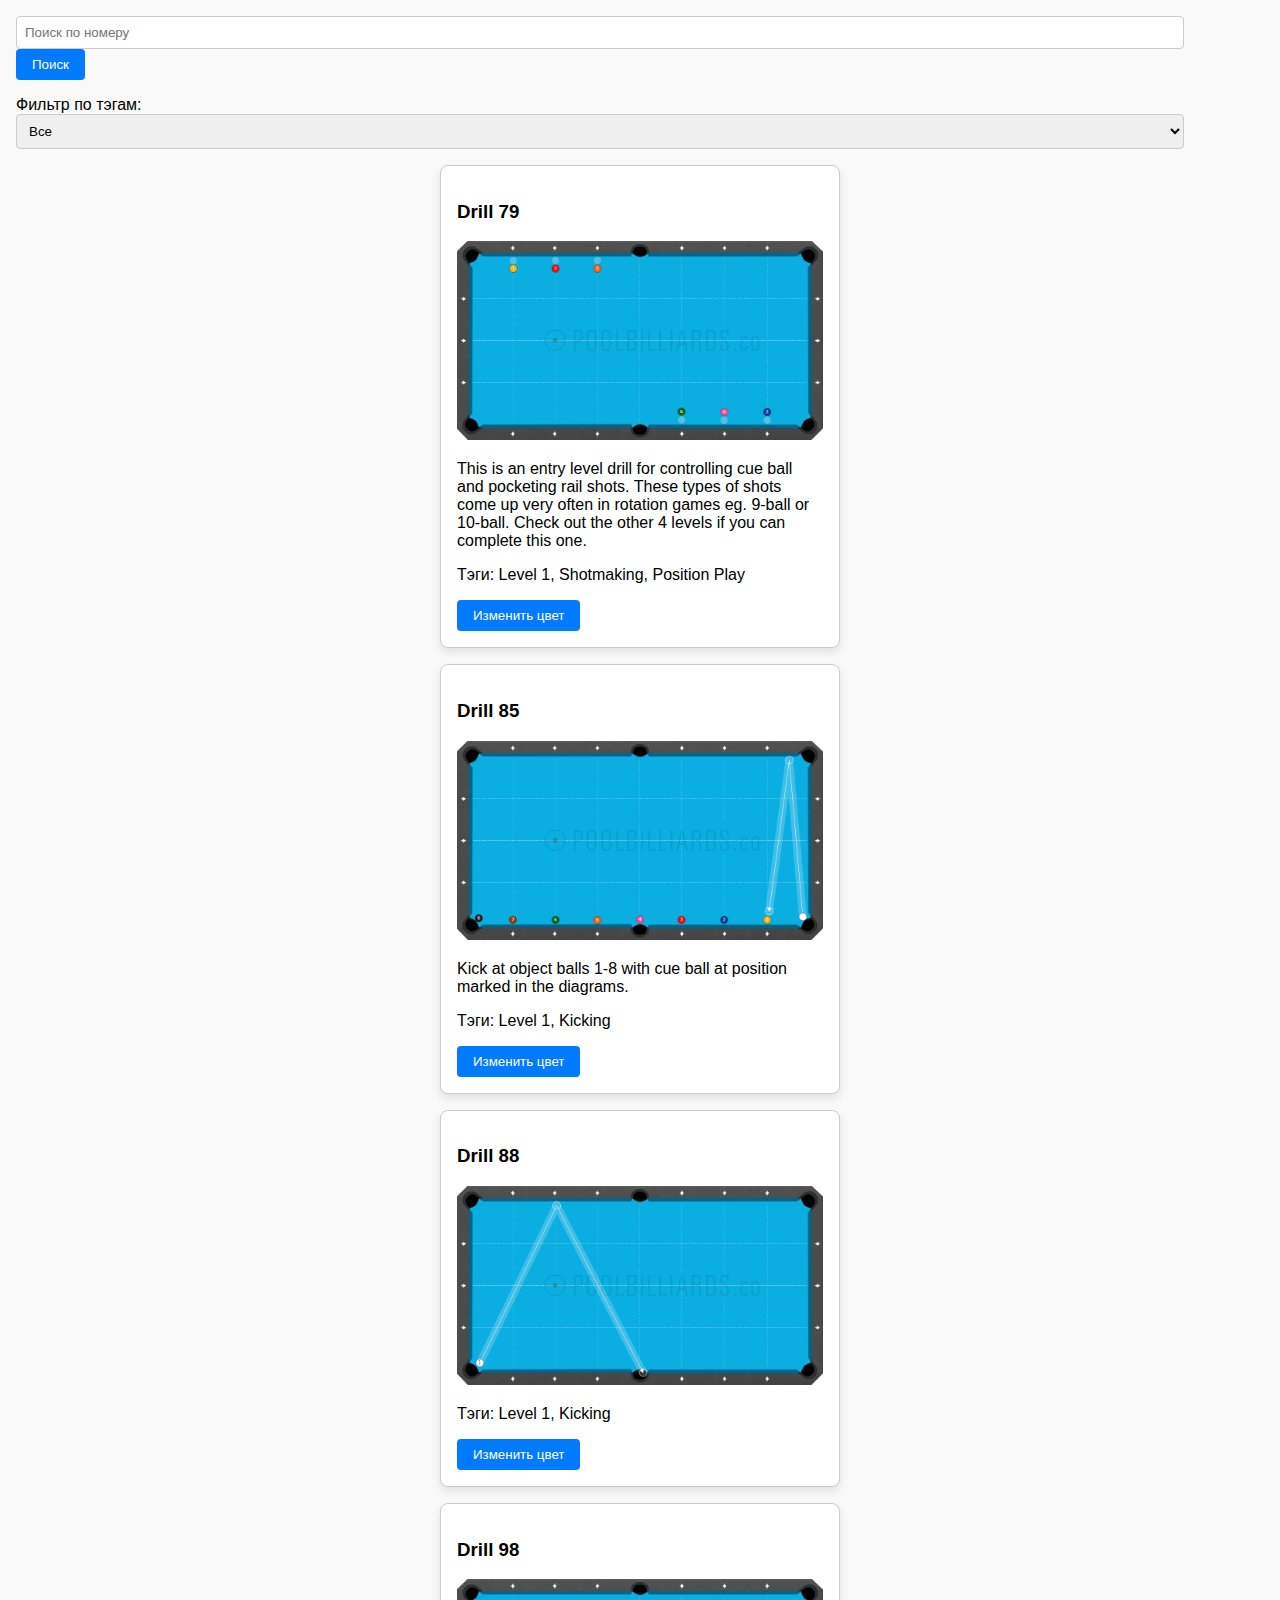
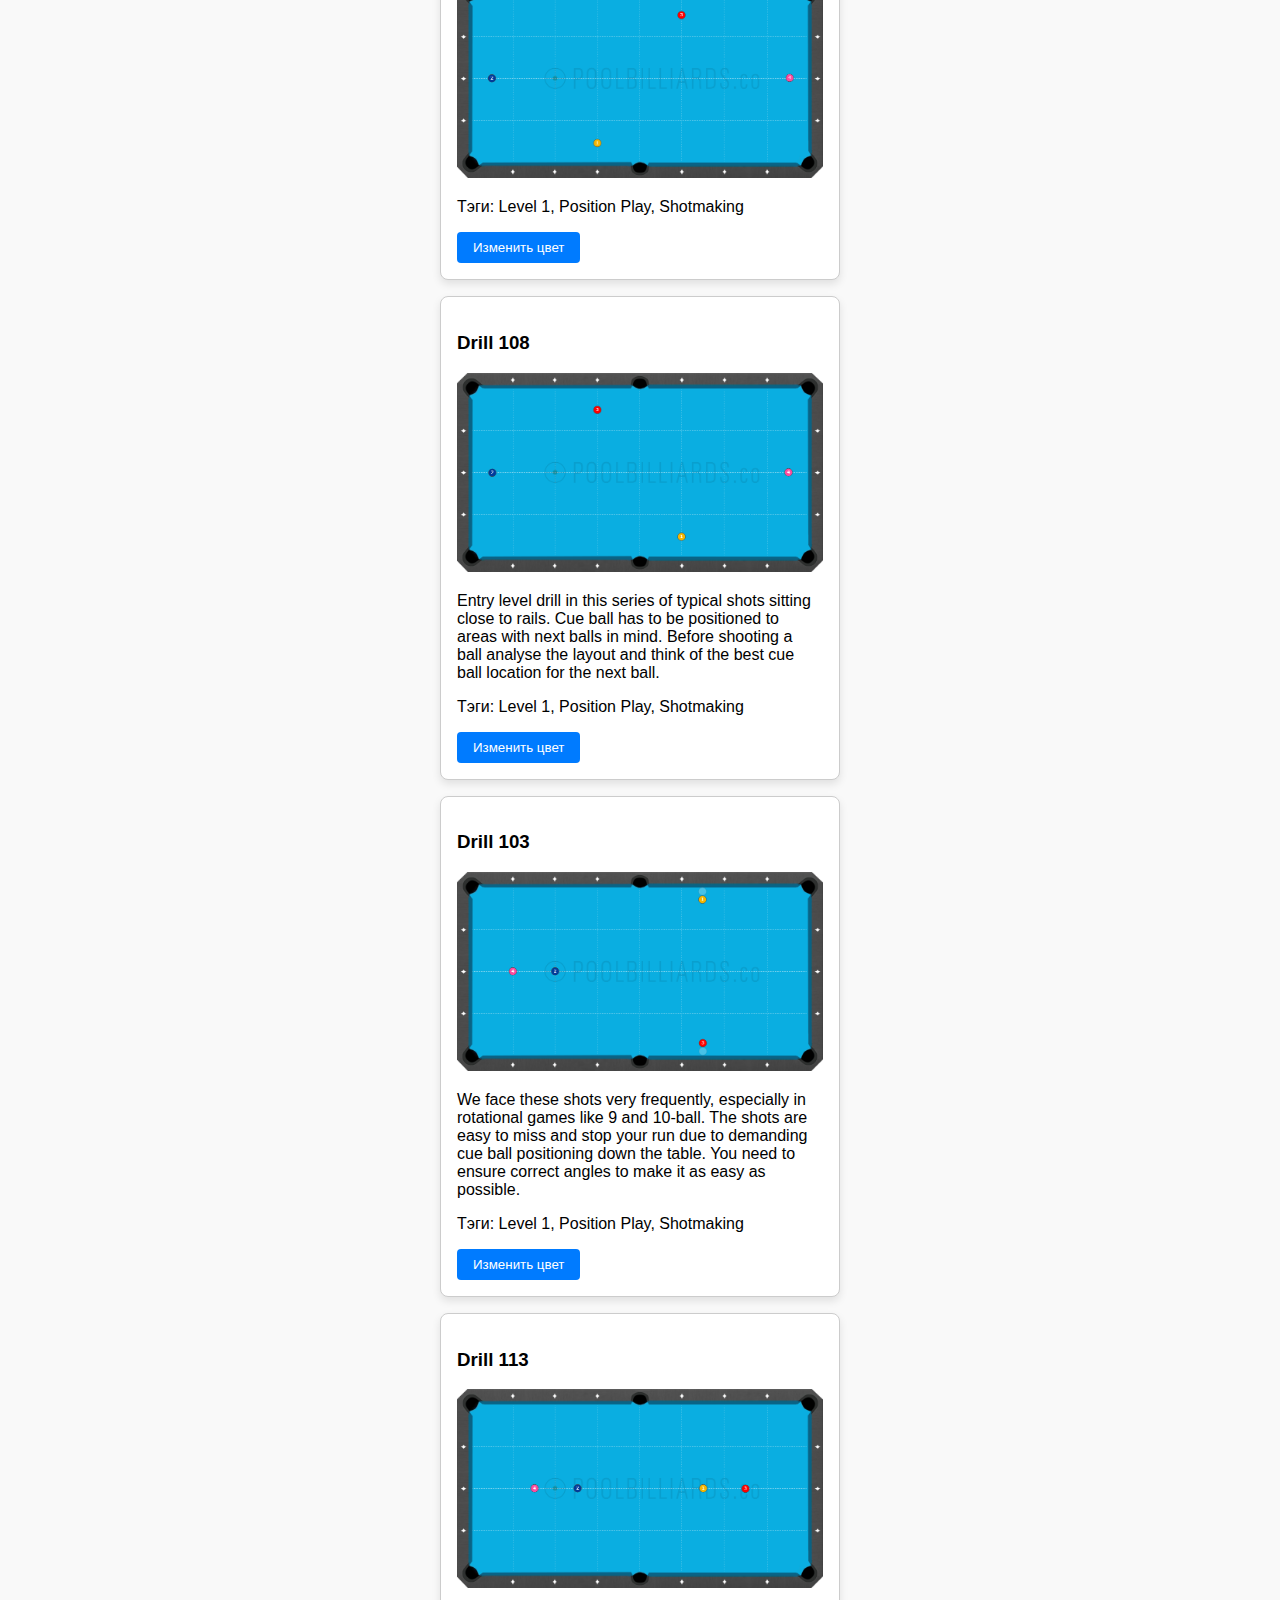
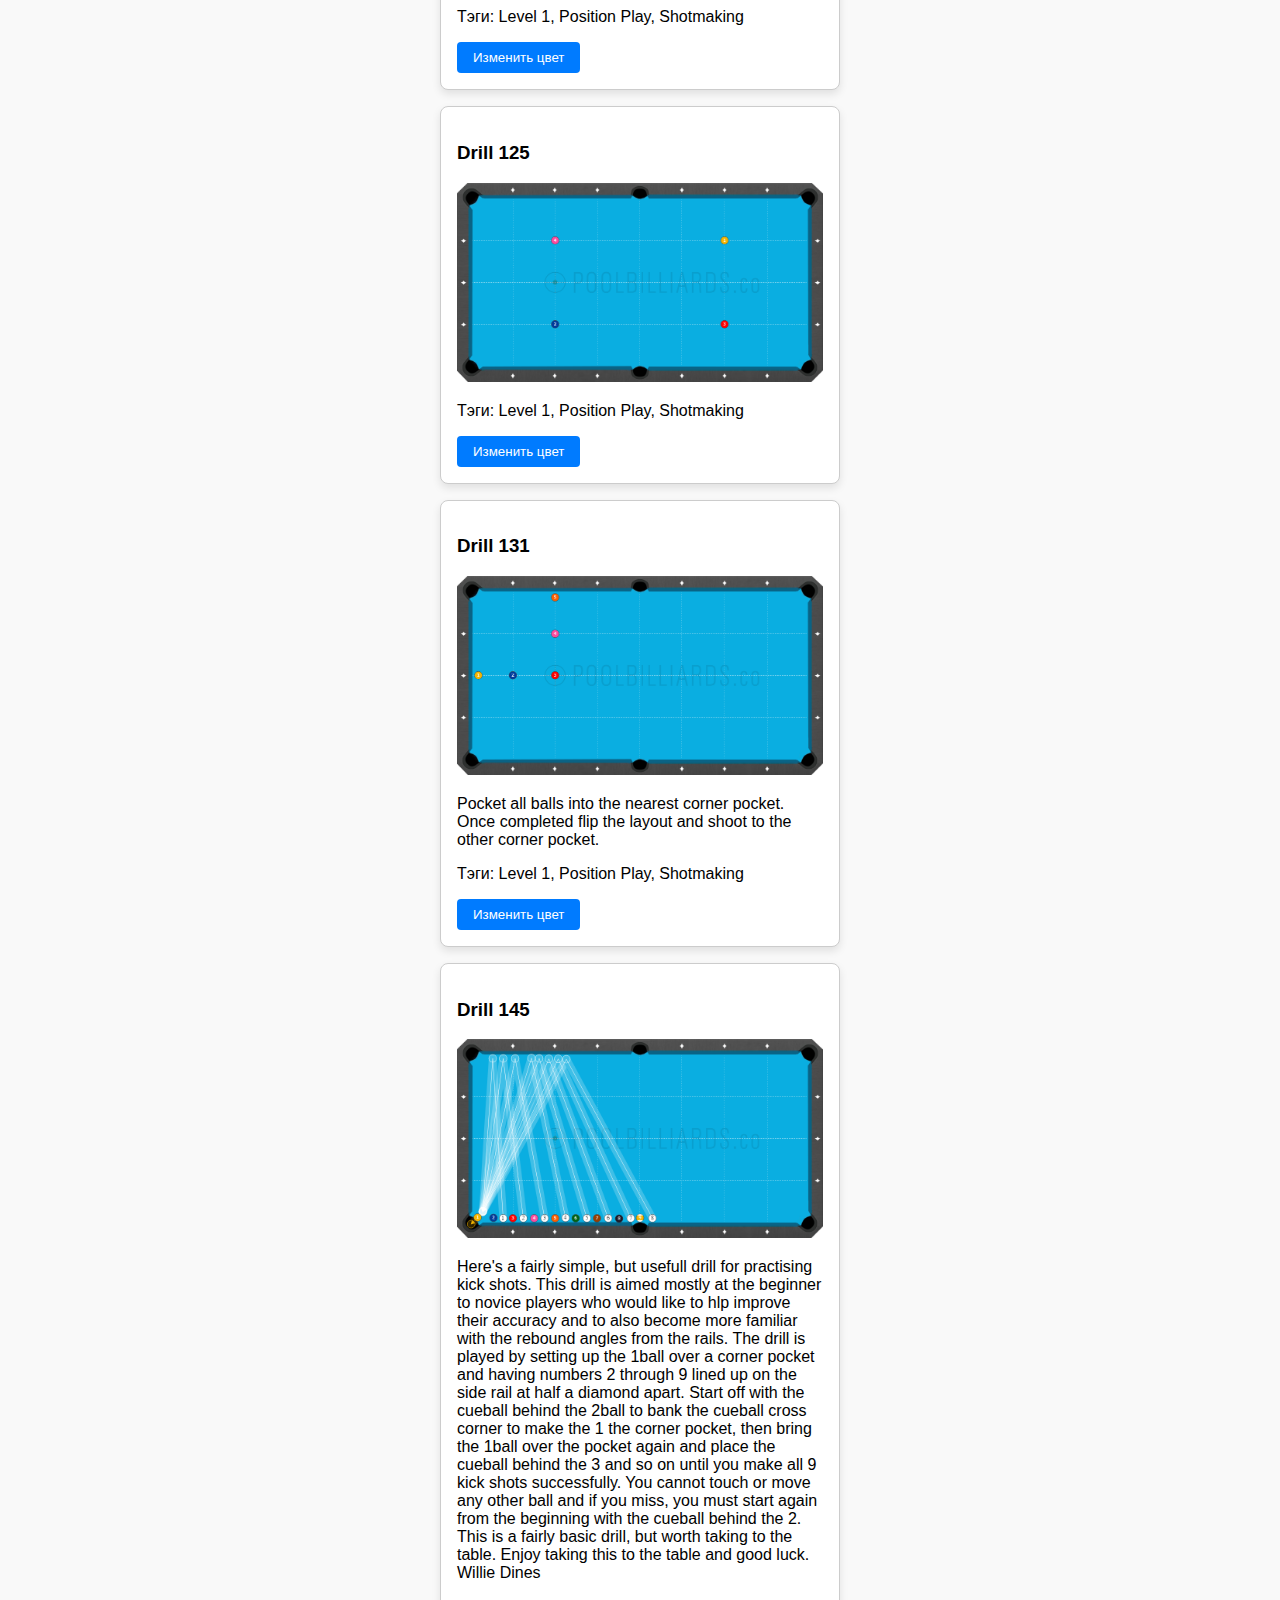
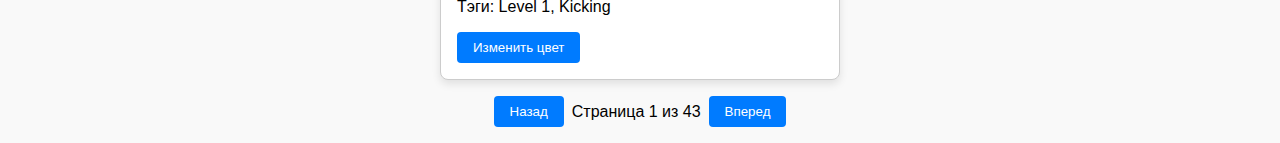
==== index.html @ 0ec1b2c4 "init 3" ====
<!DOCTYPE html>
<html lang="en">
<head>
    <meta charset="UTF-8">
    <meta name="viewport" content="width=device-width, initial-scale=1.0">
    <script src="https://telegram.org/js/telegram-web-app.js"></script>
    <title>Упражнения</title>

    <link rel="stylesheet" href="styles/card.css">
    <link rel="stylesheet" href="styles/interface.css">

</head>
<body>
    <div class="search">
        <input type="text" id="search-input" placeholder="Поиск по номеру">
        <button onclick="searchExercise()">Поиск</button>
    </div>
    <div class="filter">
        <label for="filter-select">Фильтр по тэгам:</label>
        <select id="filter-select" onchange="filterExercises()">
            <option value="">Все</option>
        </select>
    </div>
    <div id="exercises-container"></div>
    <div class="pagination">
        <button onclick="prevPage()">Назад</button>
        <span id="page-info"></span>
        <button onclick="nextPage()">Вперед</button>
    </div>

    <script src="app.js"></script>

</body>
</html>
---- styles/card.css ----
.card {
    border: 1px solid #ccc;
    padding: 16px;
    margin: 16px;
    box-sizing: border-box;
    width: 100%;
    max-width: 400px;
    margin-left: auto;
    margin-right: auto;
    background-color: #fff;
    border-radius: 8px;
    box-shadow: 0 4px 8px rgba(0, 0, 0, 0.1);
}

.card img {
    max-width: 100%;
    border-radius: 4px;
}
---- styles/interface.css ----
body {
    font-family: Arial, sans-serif;
    padding: 16px;
    background-color: #f9f9f9;
    margin: 0;
}

.search, .filter {
    margin-bottom: 16px;
}

.search input, .filter select {
    width: calc(100% - 80px);
    padding: 8px;
    margin-right: 8px;
    border: 1px solid #ccc;
    border-radius: 4px;
    box-sizing: border-box;
}

button {
    padding: 8px 16px;
    border: none;
    border-radius: 4px;
    background-color: #007bff;
    color: #fff;
    cursor: pointer;
}

button:hover {
    background-color: #0056b3;
}

.pagination {
    display: flex;
    justify-content: center;
    align-items: center;
    margin-top: 16px;
}

.pagination button {
    margin: 0 8px;
}
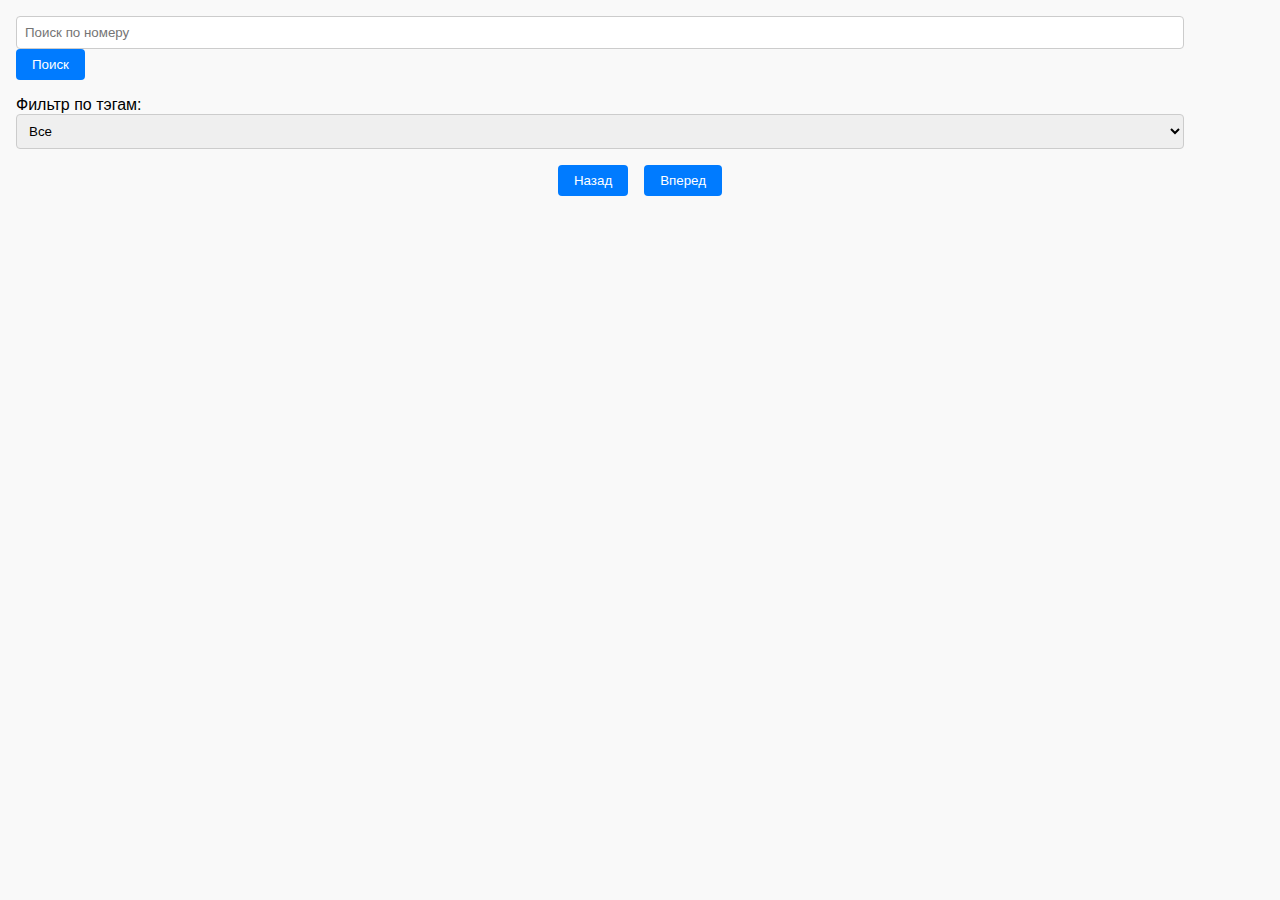
==== commit 22281cb3: "changes 5" ====
--- a/index.html
+++ b/index.html
@@ -4,30 +4,34 @@
     <meta charset="UTF-8">
     <meta name="viewport" content="width=device-width, initial-scale=1.0">
     <script src="https://telegram.org/js/telegram-web-app.js"></script>
-    <title>Упражнения</title>
+    <title>BOT Exercises</title>
 
     <link rel="stylesheet" href="styles/card.css">
     <link rel="stylesheet" href="styles/interface.css">
 
 </head>
 <body>
+
     <div class="search">
         <input type="text" id="search-input" placeholder="Поиск по номеру">
         <button onclick="searchExercise()">Поиск</button>
     </div>
+
     <div class="filter">
         <label for="filter-select">Фильтр по тэгам:</label>
         <select id="filter-select" onchange="filterExercises()">
             <option value="">Все</option>
         </select>
     </div>
-    <div id="exercises-container"></div>
+
     <div class="pagination">
         <button onclick="prevPage()">Назад</button>
         <span id="page-info"></span>
         <button onclick="nextPage()">Вперед</button>
     </div>
 
+    <div id="exercises-container"></div>
+
     <script src="app.js"></script>
 
 </body>
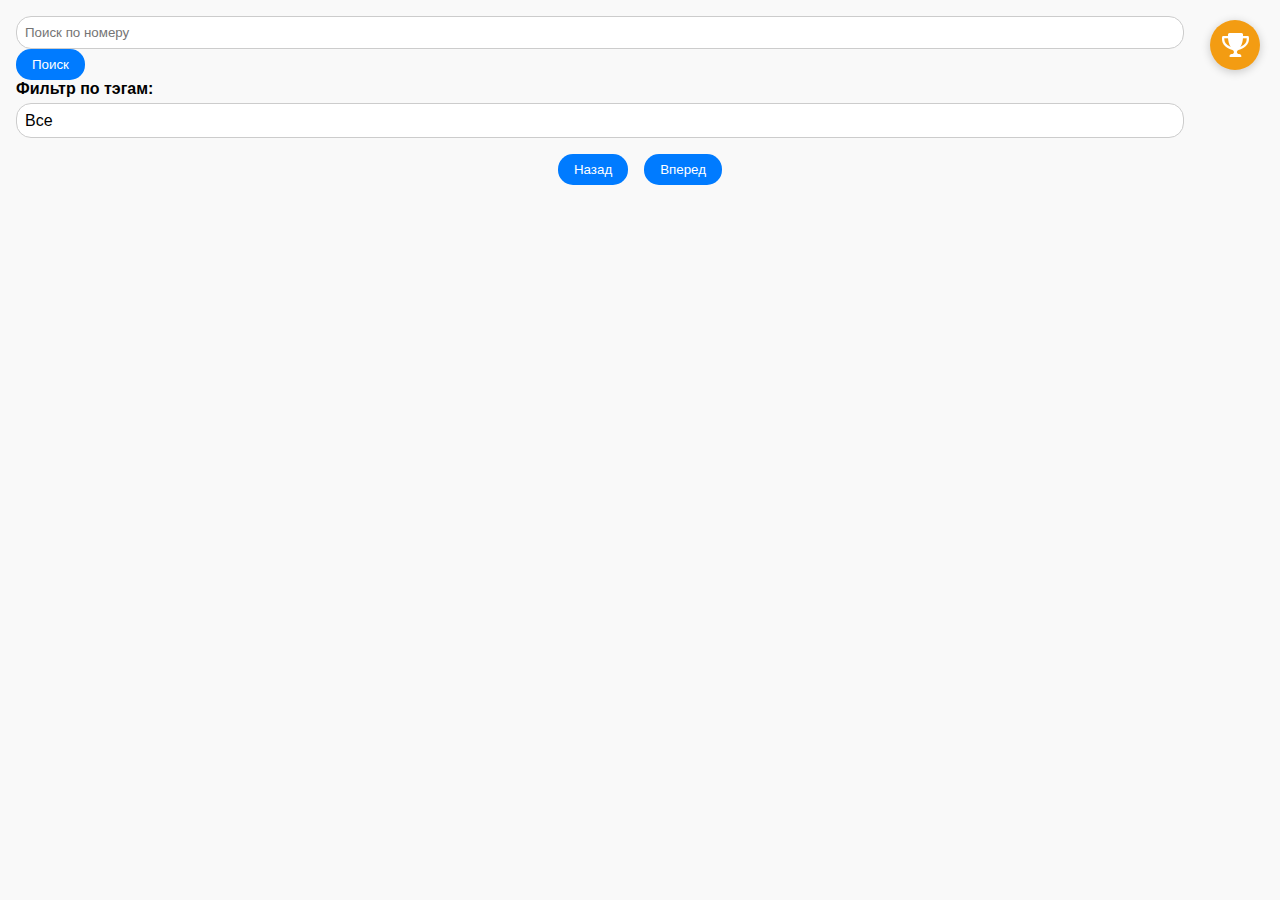
==== commit 3c7b632a: "global update: new structure, new functions, new handlers, new urls." ====
--- a/index.html
+++ b/index.html
@@ -3,11 +3,12 @@
 <head>
     <meta charset="UTF-8">
     <meta name="viewport" content="width=device-width, initial-scale=1.0">
-    <script src="https://telegram.org/js/telegram-web-app.js"></script>
     <title>BOT Exercises</title>
 
-    <link rel="stylesheet" href="styles/card.css">
-    <link rel="stylesheet" href="styles/interface.css">
+    <script src="https://telegram.org/js/telegram-web-app.js"></script>
+    <link rel="stylesheet" href="https://cdnjs.cloudflare.com/ajax/libs/font-awesome/6.0.0-beta3/css/all.min.css">
+    <link rel="stylesheet" href="/static/css/card.css">
+    <link rel="stylesheet" href="/static/css/interface.css?v=1.9">
 
 </head>
 <body>
@@ -30,9 +31,13 @@
         <button onclick="nextPage()">Вперед</button>
     </div>
 
+    <a href="/ranking" class="rating-button">
+        <i class="fas fa-trophy"></i>
+    </a>
+
     <div id="exercises-container"></div>
 
-    <script src="app.js"></script>
+    <script src="/static/js/app.js"></script>
 
 </body>
-</html>
+</html>--- a/static/css/card.css
+++ b/static/css/card.css
@@ -0,0 +1,18 @@
+.card {
+    border: 1px solid #ccc;
+    padding: 16px;
+    margin: 16px;
+    box-sizing: border-box;
+    width: 100%;
+    max-width: 400px;
+    margin-left: auto;
+    margin-right: auto;
+    background-color: #fff;
+    border-radius: 8px;
+    box-shadow: 0 4px 8px rgba(0, 0, 0, 0.1);
+}
+
+.card img {
+    max-width: 100%;
+    border-radius: 4px;
+}
--- a/static/css/interface.css
+++ b/static/css/interface.css
@@ -0,0 +1,136 @@
+body {
+    font-family: Arial, sans-serif;
+    padding: 16px;
+    background-color: #f9f9f9;
+    margin: 0;
+}
+
+.filter {
+    position: relative;
+}
+
+.filter select {
+    width: 100%;
+    padding: 10px;
+    font-size: 16px;
+    border: 1px solid #ccc;
+    border-radius: 5px;
+    appearance: none; /* Скрытие стандартного стрелочного элемента в Chrome и Safari */
+    -webkit-appearance: none; /* Скрытие стандартного стрелочного элемента в Chrome и Safari */
+    -moz-appearance: none; /* Скрытие стандартного стрелочного элемента в Firefox */
+    background-color: white;
+    cursor: pointer;
+    outline: none;
+}
+
+.filter select::-ms-expand {
+    display: none; /* Скрытие стандартного стрелочного элемента в Internet Explorer */
+}
+
+.filter label {
+    margin-bottom: 5px;
+    display: block;
+    font-weight: bold;
+}
+
+/* Стили для опций выпадающего списка */
+.filter select option {
+    background-color: white;
+    color: #333;
+}
+
+.search input, .filter select {
+    width: calc(100% - 80px);
+    padding: 8px;
+    margin-right: 8px;
+    border: 1px solid #ccc;
+    border-radius: 15px;
+    box-sizing: border-box;
+}
+
+button {
+    padding: 8px 16px;
+    border: none;
+    border-radius: 15px;
+    background-color: #007bff;
+    color: #fff;
+    cursor: pointer;
+}
+
+button:hover {
+    background-color: #0056b3;
+}
+
+.pagination {
+    display: flex;
+    justify-content: center;
+    align-items: center;
+    margin-top: 16px;
+}
+
+.pagination button {
+    margin: 0 8px;
+}
+
+.rating-button {
+    position: fixed;
+    top: 20px;
+    right: 20px;
+    width: 50px;
+    height: 50px;
+    background-color: #f39c12;
+    color: white;
+    border: none;
+    border-radius: 50%;
+    display: flex;
+    align-items: center;
+    justify-content: center;
+    box-shadow: 0 2px 10px rgba(0, 0, 0, 0.2);
+    text-decoration: none;
+    transition: background-color 0.3s, width 0.3s, height 0.3s, top 0.3s, right 0.3s;
+    z-index: 1000; /* Убедимся, что кнопка находится поверх других элементов */
+    outline: none; /* Убираем стандартное обводку при фокусе */
+}
+
+.rating-button:focus {
+    outline: none; /* Убираем стандартное обводку при фокусе */
+}
+
+.rating-button i {
+    font-size: 24px;
+}
+
+.rating-button:hover {
+    background-color: #e67e22;
+}
+
+/* Медиазапросы для мобильных устройств */
+@media (max-width: 600px) {
+    .rating-button {
+        width: 70px;
+        height: 70px;
+        top: 10px;
+        right: 10px;
+    }
+
+    .rating-button i {
+        font-size: 35px;
+    }
+}
+
+/* Убираем стандартную обводку на мобильных устройствах (специально для iOS и Android) */
+.rating-button:active, .rating-button:focus {
+    outline: none;
+    box-shadow: 0 2px 10px rgba(0, 0, 0, 0.2); /* Повторяем тень, чтобы сохранить стиль */
+}
+
+/* Убираем выделение при нажатии на мобильных устройствах */
+.rating-button:active {
+    -webkit-tap-highlight-color: transparent;
+}
+
+/* Убираем стандартный стиль формы для WebKit-браузеров (Chrome, Safari) */
+.filter select {
+    -webkit-appearance: none;
+}
+
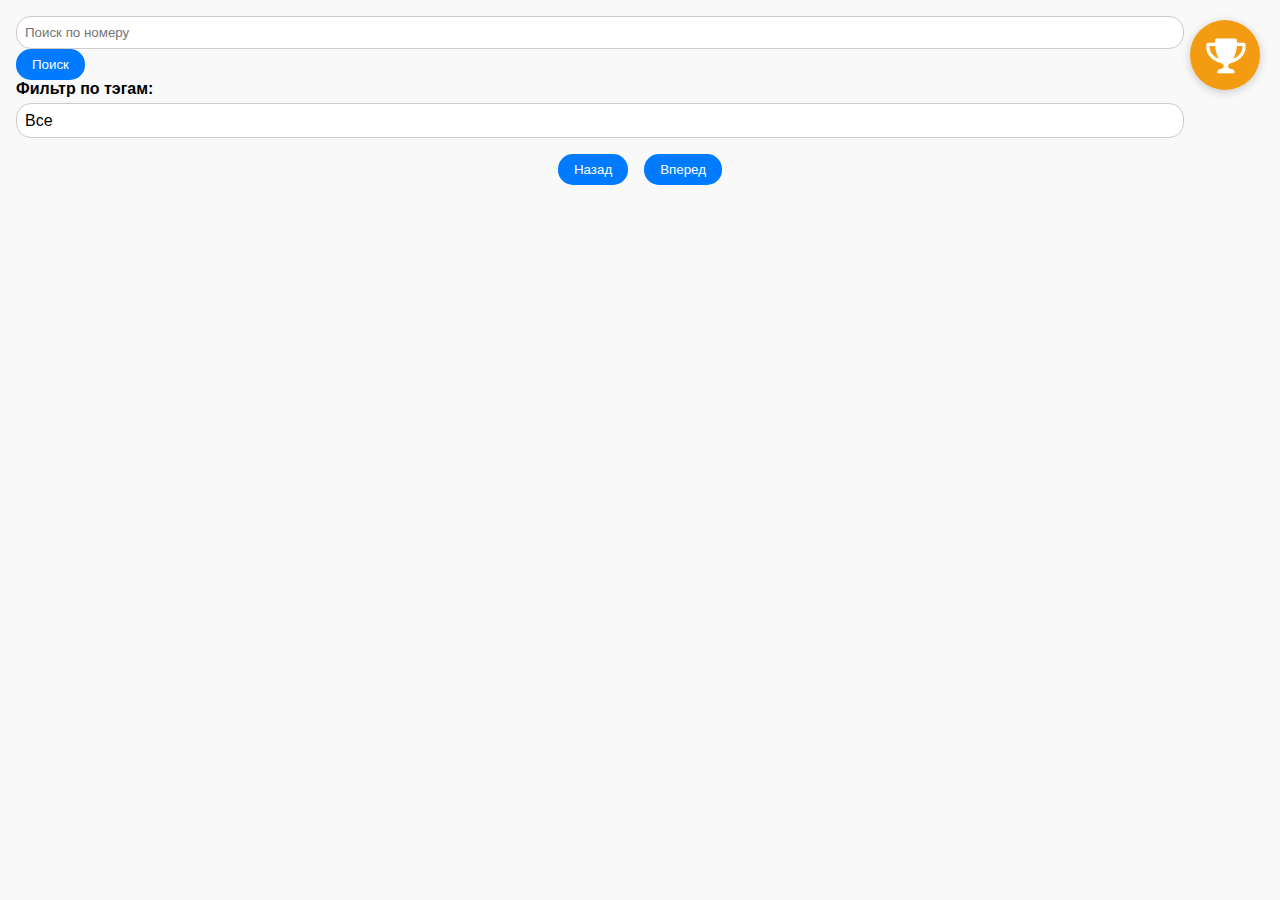
==== commit 89782e29: "global update v1.2" ====
--- a/index.html
+++ b/index.html
@@ -6,10 +6,24 @@
     <title>BOT Exercises</title>
 
     <script src="https://telegram.org/js/telegram-web-app.js"></script>
+
     <link rel="stylesheet" href="https://cdnjs.cloudflare.com/ajax/libs/font-awesome/6.0.0-beta3/css/all.min.css">
     <link rel="stylesheet" href="/static/css/card.css">
     <link rel="stylesheet" href="/static/css/interface.css?v=1.9">
+    <style>
+        body {
+            transition: opacity 0.5s ease-in-out;
+            opacity: 0; /* Начальная непрозрачность */
+        }
 
+        body.fade-in {
+            opacity: 1; /* Установка полной непрозрачности */
+        }
+
+        body.fade-out {
+            opacity: 0;
+        }
+    </style>
 </head>
 <body>
 
@@ -31,12 +45,27 @@
         <button onclick="nextPage()">Вперед</button>
     </div>
 
-    <a href="/ranking" class="rating-button">
+    <a id="transitionButton" href="/ranking" class="rating-button">
         <i class="fas fa-trophy"></i>
     </a>
 
     <div id="exercises-container"></div>
 
+
+    <script>
+        document.addEventListener('DOMContentLoaded', function() {
+            document.body.classList.add('fade-in'); // Добавление класса fade-in при загрузке страницы
+        });
+
+        document.getElementById('transitionButton').addEventListener('click', function(event) {
+            event.preventDefault(); // Отменить стандартное поведение
+            document.body.classList.add('fade-out');
+
+            setTimeout(function() {
+                window.location.href = '/ranking'; // Перенаправить после анимации
+            }, 500); // Должно совпадать с продолжительностью перехода в CSS
+        });
+    </script>
     <script src="/static/js/app.js"></script>
 
 </body>
--- a/static/css/interface.css
+++ b/static/css/interface.css
@@ -76,8 +76,8 @@
     position: fixed;
     top: 20px;
     right: 20px;
-    width: 50px;
-    height: 50px;
+    width: 70px;
+    height: 70px;
     background-color: #f39c12;
     color: white;
     border: none;
@@ -97,7 +97,7 @@
 }
 
 .rating-button i {
-    font-size: 24px;
+    font-size: 35px;
 }
 
 .rating-button:hover {
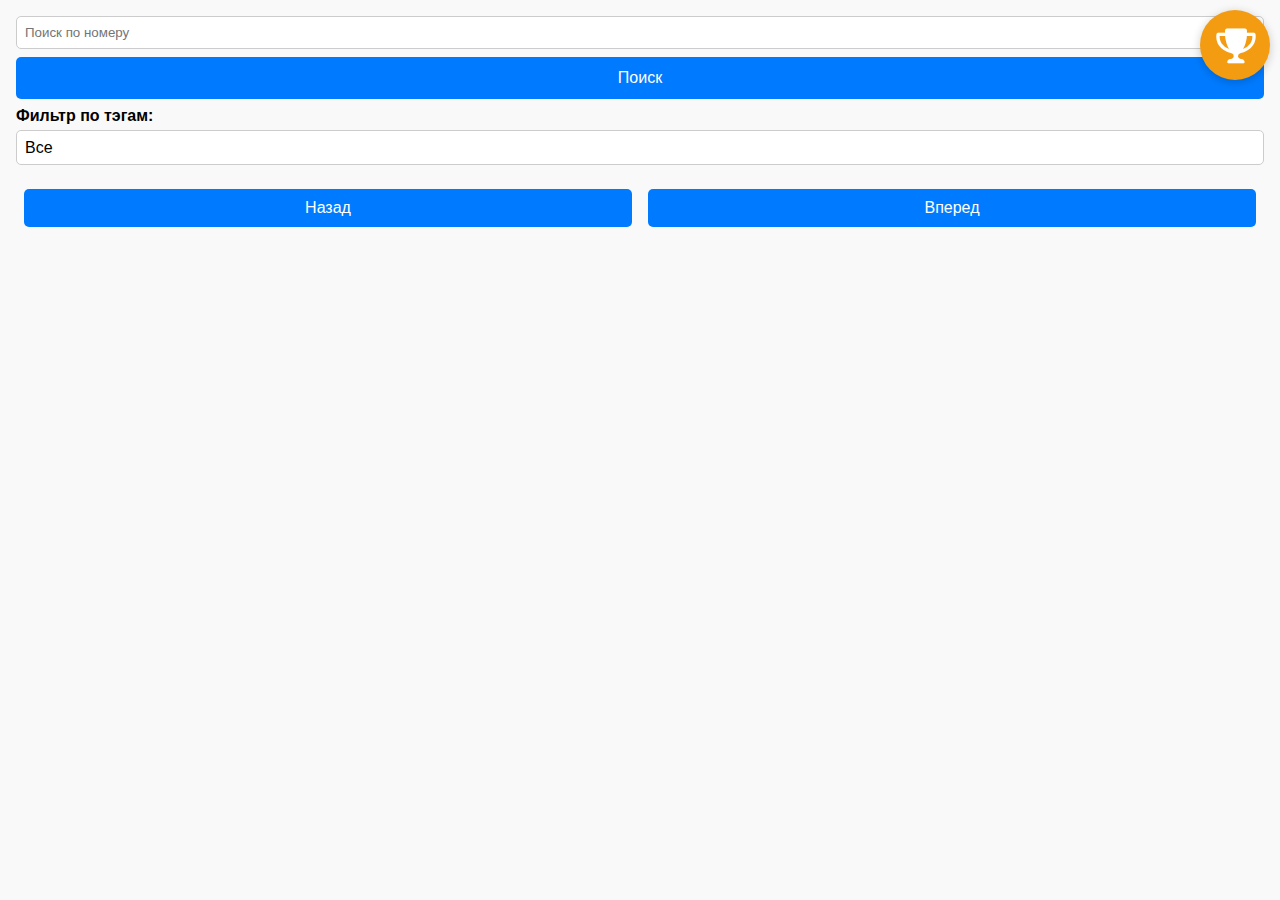
==== commit f5d986c6: "update 14.12.24" ====
--- a/index.html
+++ b/index.html
@@ -9,7 +9,7 @@
 
     <link rel="stylesheet" href="https://cdnjs.cloudflare.com/ajax/libs/font-awesome/6.0.0-beta3/css/all.min.css">
     <link rel="stylesheet" href="/static/css/card.css">
-    <link rel="stylesheet" href="/static/css/interface.css?v=1.9">
+    <link rel="stylesheet" href="/static/css/interface.css?v=1.2">
     <style>
         body {
             transition: opacity 0.5s ease-in-out;
@@ -51,7 +51,6 @@
 
     <div id="exercises-container"></div>
 
-
     <script>
         document.addEventListener('DOMContentLoaded', function() {
             document.body.classList.add('fade-in'); // Добавление класса fade-in при загрузке страницы
@@ -66,6 +65,7 @@
             }, 500); // Должно совпадать с продолжительностью перехода в CSS
         });
     </script>
+
     <script src="/static/js/app.js"></script>
 
 </body>
--- a/static/css/interface.css
+++ b/static/css/interface.css
@@ -7,6 +7,13 @@
 
 .filter {
     position: relative;
+    margin-bottom: 16px;
+}
+
+.filter label {
+    margin-bottom: 5px;
+    display: block;
+    font-weight: bold;
 }
 
 .filter select {
@@ -21,16 +28,11 @@
     background-color: white;
     cursor: pointer;
     outline: none;
+    margin-bottom: 8px;
 }
 
 .filter select::-ms-expand {
     display: none; /* Скрытие стандартного стрелочного элемента в Internet Explorer */
-}
-
-.filter label {
-    margin-bottom: 5px;
-    display: block;
-    font-weight: bold;
 }
 
 /* Стили для опций выпадающего списка */
@@ -40,21 +42,24 @@
 }
 
 .search input, .filter select {
-    width: calc(100% - 80px);
+    width: 100%;
     padding: 8px;
-    margin-right: 8px;
+    margin-bottom: 8px;
     border: 1px solid #ccc;
-    border-radius: 15px;
+    border-radius: 5px;
     box-sizing: border-box;
 }
 
 button {
-    padding: 8px 16px;
+    width: 100%;
+    padding: 12px;
     border: none;
-    border-radius: 15px;
+    border-radius: 5px;
     background-color: #007bff;
     color: #fff;
     cursor: pointer;
+    font-size: 16px;
+    margin-bottom: 8px;
 }
 
 button:hover {
@@ -70,12 +75,15 @@
 
 .pagination button {
     margin: 0 8px;
+    padding: 10px 20px;
+    font-size: 16px;
 }
 
+/* Стили для кнопки рейтинга */
 .rating-button {
     position: fixed;
-    top: 20px;
-    right: 20px;
+    top: 10px;
+    right: 10px;
     width: 70px;
     height: 70px;
     background-color: #f39c12;
@@ -89,11 +97,11 @@
     text-decoration: none;
     transition: background-color 0.3s, width 0.3s, height 0.3s, top 0.3s, right 0.3s;
     z-index: 1000; /* Убедимся, что кнопка находится поверх других элементов */
-    outline: none; /* Убираем стандартное обводку при фокусе */
+    outline: none; /* Убираем стандартную обводку при фокусе */
 }
 
 .rating-button:focus {
-    outline: none; /* Убираем стандартное обводку при фокусе */
+    outline: none; /* Убираем стандартную обводку при фокусе */
 }
 
 .rating-button i {
@@ -106,31 +114,53 @@
 
 /* Медиазапросы для мобильных устройств */
 @media (max-width: 600px) {
+    body {
+        padding: 8px;
+    }
+
+    .filter select {
+        font-size: 14px;
+    }
+
+    .search input, .filter select {
+        padding: 10px;
+        font-size: 14px;
+    }
+
+    button {
+        font-size: 14px;
+        padding: 10px;
+    }
+
+    .pagination button {
+        font-size: 14px;
+        padding: 8px 16px;
+    }
+
     .rating-button {
         width: 70px;
         height: 70px;
-        top: 10px;
-        right: 10px;
+        top: 20px;
+        right: 20px;
     }
 
     .rating-button i {
         font-size: 35px;
     }
+
+    /* Убираем стандартную обводку на мобильных устройствах (специально для iOS и Android) */
+    .rating-button:active, .rating-button:focus {
+        outline: none;
+        box-shadow: 0 2px 10px rgba(0, 0, 0, 0.2); /* Повторяем тень, чтобы сохранить стиль */
+    }
+
+    /* Убираем выделение при нажатии на мобильных устройствах */
+    .rating-button:active {
+        -webkit-tap-highlight-color: transparent;
+    }
+
+    /* Убираем стандартный стиль формы для WebKit-браузеров (Chrome, Safari) */
+    .filter select {
+        -webkit-appearance: none;
+    }
 }
-
-/* Убираем стандартную обводку на мобильных устройствах (специально для iOS и Android) */
-.rating-button:active, .rating-button:focus {
-    outline: none;
-    box-shadow: 0 2px 10px rgba(0, 0, 0, 0.2); /* Повторяем тень, чтобы сохранить стиль */
-}
-
-/* Убираем выделение при нажатии на мобильных устройствах */
-.rating-button:active {
-    -webkit-tap-highlight-color: transparent;
-}
-
-/* Убираем стандартный стиль формы для WebKit-браузеров (Chrome, Safari) */
-.filter select {
-    -webkit-appearance: none;
-}
-
